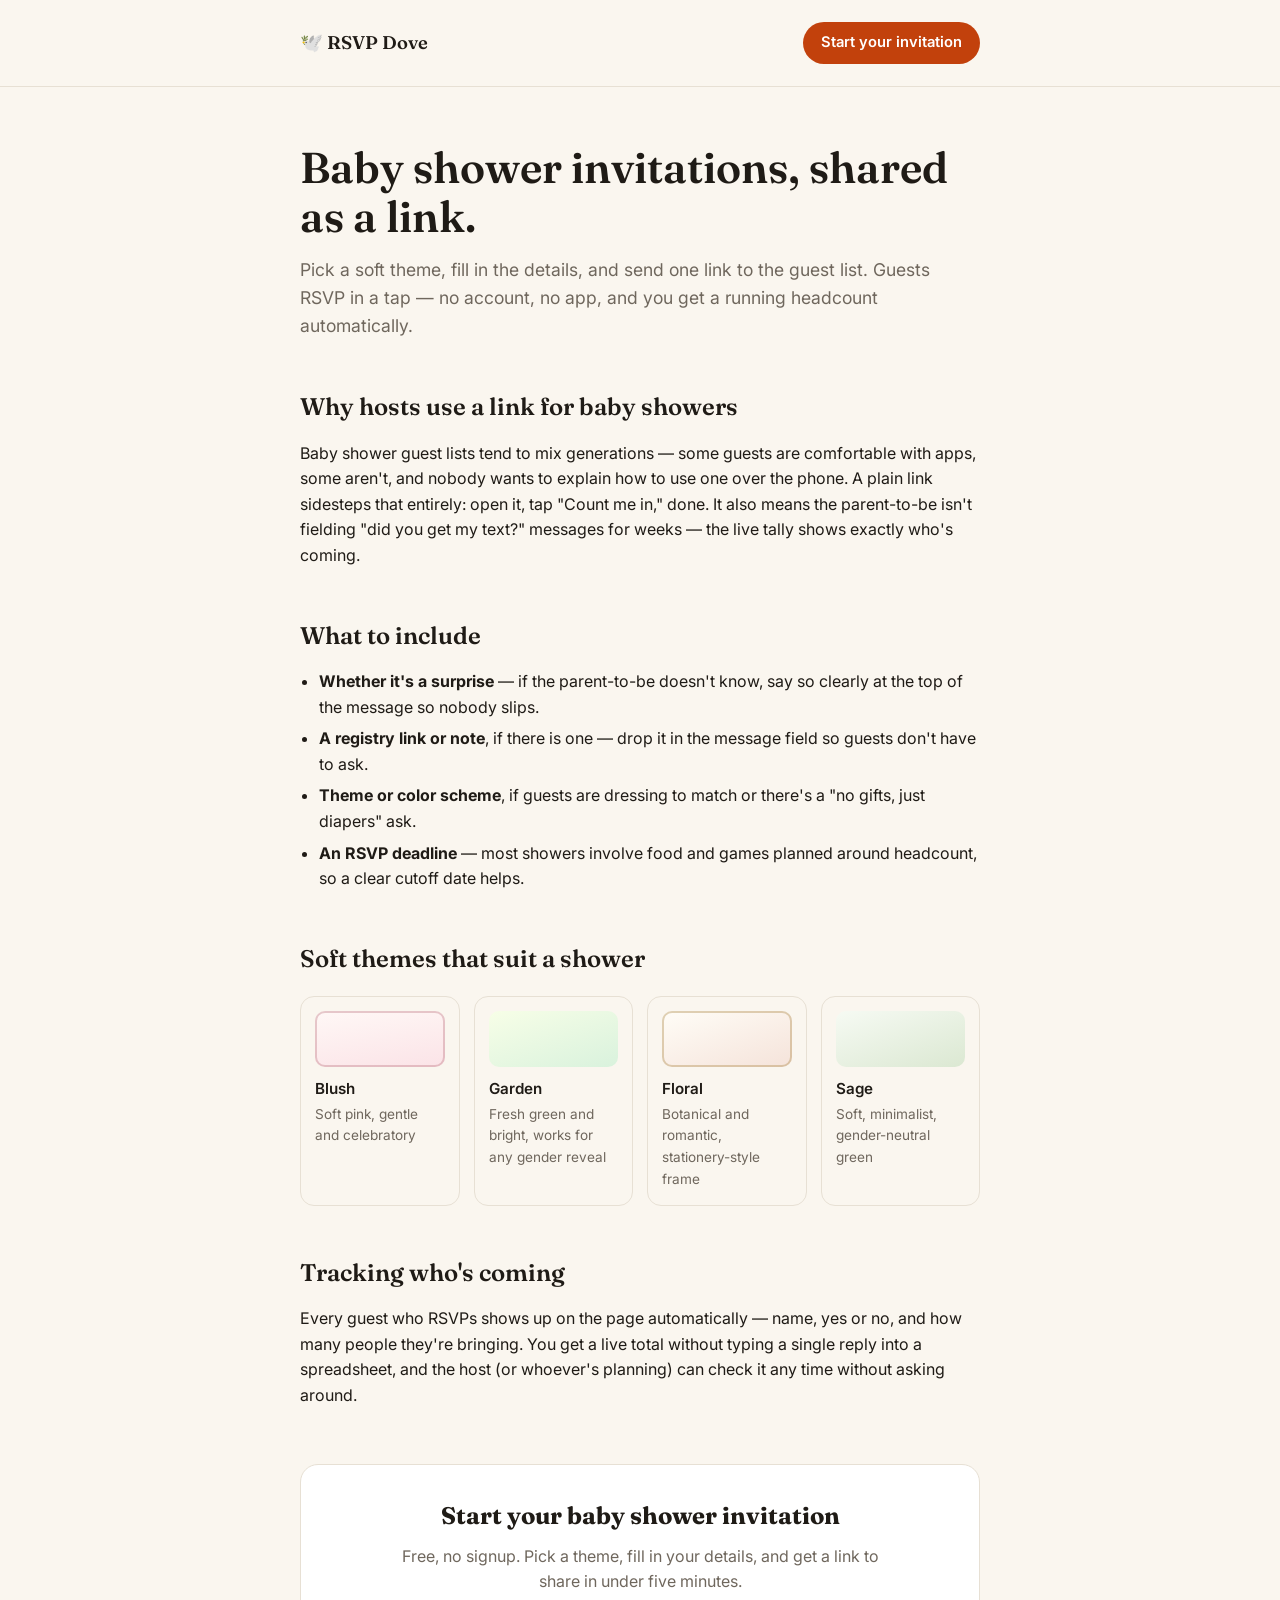
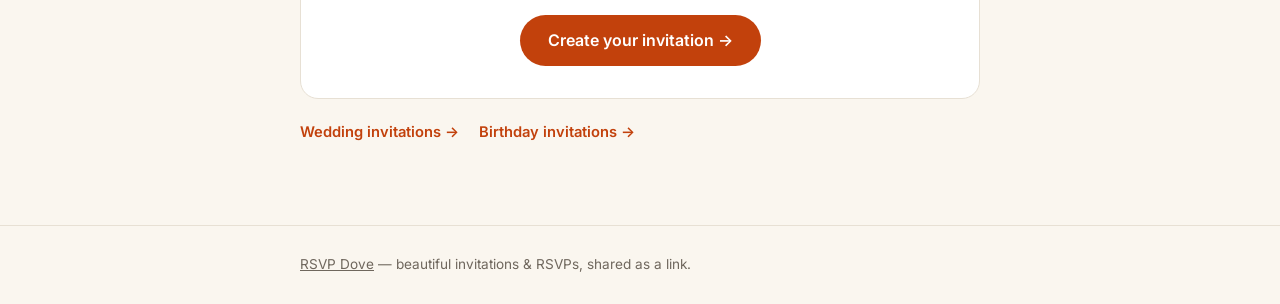
==== baby-shower-invitations.html @ 27a90834 "Add housewarming, baby shower, game night, and dinner party pages Priority-1 occasion cluster from t" ====
<!DOCTYPE html>
<html lang="en">
<head>
<meta charset="UTF-8">
<meta name="viewport" content="width=device-width, initial-scale=1.0">
<title>Baby Shower Invitations Online — Free, No Signup | RSVP Dove</title>
<meta name="description" content="Create a baby shower invitation and share it as one link — guests RSVP without creating an account. Free, with live RSVP tracking.">
<link rel="canonical" href="https://rsvpdove.com/baby-shower-invitations">
<link rel="icon" href="data:image/svg+xml,%3Csvg xmlns='http://www.w3.org/2000/svg' viewBox='0 0 100 100'%3E%3Crect width='100' height='100' rx='20' fill='%23c2410c'/%3E%3Ctext x='50' y='68' font-size='58' text-anchor='middle' fill='%23faf6ef'%3E%F0%9F%95%8A%EF%B8%8F%3C/text%3E%3C/svg%3E">
<link rel="apple-touch-icon" href="/imgs/icons/apple-touch-icon.png">

<meta property="og:type" content="website">
<meta property="og:url" content="https://rsvpdove.com/baby-shower-invitations">
<meta property="og:site_name" content="RSVP Dove">
<meta property="og:title" content="Baby Shower Invitations Online — Free, No Signup | RSVP Dove">
<meta property="og:description" content="Create a baby shower invitation and share it as one link — guests RSVP without creating an account.">
<meta property="og:image" content="https://rsvpdove.com/imgs/og-image.jpg">
<meta property="og:image:width" content="1200">
<meta property="og:image:height" content="630">
<meta name="twitter:card" content="summary_large_image">
<meta name="twitter:title" content="Baby Shower Invitations Online — Free, No Signup | RSVP Dove">
<meta name="twitter:description" content="Create a baby shower invitation and share it as one link — guests RSVP without creating an account.">
<meta name="twitter:image" content="https://rsvpdove.com/imgs/og-image.jpg">

<script type="application/ld+json">
{
  "@context": "https://schema.org",
  "@type": "WebPage",
  "name": "Baby Shower Invitations Online",
  "url": "https://rsvpdove.com/baby-shower-invitations",
  "description": "Create a baby shower invitation and share it as one link — guests RSVP without creating an account.",
  "isPartOf": { "@type": "WebSite", "name": "RSVP Dove", "url": "https://rsvpdove.com/" }
}
</script>

<link rel="preconnect" href="https://fonts.googleapis.com">
<link rel="preconnect" href="https://fonts.gstatic.com" crossorigin>
<link href="https://fonts.googleapis.com/css2?family=Fraunces:ital,opsz,wght@0,9..144,400;0,9..144,600;0,9..144,700;1,9..144,500&family=Inter:wght@400;500;600;700&display=swap" rel="stylesheet">
<link rel="stylesheet" href="landing.css">
</head>
<body>

<header class="site-nav">
  <div class="wrap">
    <a class="logo-link" href="/">🕊️ RSVP Dove</a>
    <a class="nav-cta" href="/?theme=blush">Start your invitation</a>
  </div>
</header>

<main>
  <div class="wrap">

    <div class="hero">
      <h1>Baby shower invitations, shared as a link.</h1>
      <p class="lede">Pick a soft theme, fill in the details, and send one link to the guest list. Guests RSVP in a tap — no account, no app, and you get a running headcount automatically.</p>
    </div>

    <section>
      <h2>Why hosts use a link for baby showers</h2>
      <p>Baby shower guest lists tend to mix generations — some guests are comfortable with apps, some aren't, and nobody wants to explain how to use one over the phone. A plain link sidesteps that entirely: open it, tap "Count me in," done. It also means the parent-to-be isn't fielding "did you get my text?" messages for weeks — the live tally shows exactly who's coming.</p>
    </section>

    <section>
      <h2>What to include</h2>
      <ul>
        <li><strong>Whether it's a surprise</strong> — if the parent-to-be doesn't know, say so clearly at the top of the message so nobody slips.</li>
        <li><strong>A registry link or note</strong>, if there is one — drop it in the message field so guests don't have to ask.</li>
        <li><strong>Theme or color scheme</strong>, if guests are dressing to match or there's a "no gifts, just diapers" ask.</li>
        <li><strong>An RSVP deadline</strong> — most showers involve food and games planned around headcount, so a clear cutoff date helps.</li>
      </ul>
    </section>

    <section>
      <h2>Soft themes that suit a shower</h2>
      <div class="theme-grid">
        <a class="theme-card" href="/?theme=blush">
          <div class="swatch" style="background:linear-gradient(170deg,#fff8f6,#fbe3e7);box-shadow:inset 0 0 0 2px rgba(183,110,121,.35)"></div>
          <div class="name">Blush</div>
          <div class="blurb">Soft pink, gentle and celebratory</div>
        </a>
        <a class="theme-card" href="/?theme=garden">
          <div class="swatch" style="background:linear-gradient(160deg,#f7fee7,#d9f2dd)"></div>
          <div class="name">Garden</div>
          <div class="blurb">Fresh green and bright, works for any gender reveal</div>
        </a>
        <a class="theme-card" href="/?theme=floral">
          <div class="swatch" style="background:linear-gradient(160deg,#fffdf7,#f5e3da);box-shadow:inset 0 0 0 2px rgba(176,141,79,.4)"></div>
          <div class="name">Floral</div>
          <div class="blurb">Botanical and romantic, stationery-style frame</div>
        </a>
        <a class="theme-card" href="/?theme=sage">
          <div class="swatch" style="background:linear-gradient(160deg,#f6faf3,#dbe8d2)"></div>
          <div class="name">Sage</div>
          <div class="blurb">Soft, minimalist, gender-neutral green</div>
        </a>
      </div>
    </section>

    <section>
      <h2>Tracking who's coming</h2>
      <p>Every guest who RSVPs shows up on the page automatically — name, yes or no, and how many people they're bringing. You get a live total without typing a single reply into a spreadsheet, and the host (or whoever's planning) can check it any time without asking around.</p>
    </section>

    <div class="cta-band">
      <h2 class="serif">Start your baby shower invitation</h2>
      <p>Free, no signup. Pick a theme, fill in your details, and get a link to share in under five minutes.</p>
      <a class="btn-primary" href="/?theme=blush">Create your invitation →</a>
    </div>

    <div class="related">
      <a href="/wedding-invitations">Wedding invitations →</a>
      <a href="/birthday-invitations">Birthday invitations →</a>
    </div>

  </div>
</main>

<footer class="site-foot">
  <div class="wrap">
    <a href="/">RSVP Dove</a> — beautiful invitations &amp; RSVPs, shared as a link.
  </div>
</footer>

</body>
</html>
---- landing.css ----
:root {
  --ink: #1f1b16;
  --muted: #6f675d;
  --paper: #faf6ef;
  --line: #e7e0d4;
  --accent: #c2410c;
  font-size: 16px;
}
* { box-sizing: border-box; margin: 0; padding: 0; }
html, body { height: 100%; }
body {
  font-family: "Inter", system-ui, sans-serif;
  color: var(--ink);
  background: var(--paper);
  -webkit-font-smoothing: antialiased;
  line-height: 1.6;
}
h1, h2, .serif { font-family: "Fraunces", Georgia, serif; }
a { color: var(--accent); }

.wrap { max-width: 720px; margin: 0 auto; padding: 0 20px; }

header.site-nav {
  padding: 22px 0;
  border-bottom: 1px solid var(--line);
}
header.site-nav .wrap { display: flex; align-items: center; justify-content: space-between; }
.logo-link {
  font-family: "Fraunces", Georgia, serif;
  font-weight: 600; font-size: 1.15rem; color: var(--ink);
  text-decoration: none;
}
.nav-cta {
  display: inline-block; padding: 9px 18px; border-radius: 999px;
  background: var(--accent); color: #fff !important; text-decoration: none;
  font-weight: 600; font-size: .92rem;
}

main { padding: 56px 0 80px; }

.hero h1 {
  font-size: clamp(2rem, 5vw, 2.7rem); font-weight: 600; line-height: 1.15;
  margin-bottom: 14px;
}
.hero .lede { font-size: 1.1rem; color: var(--muted); max-width: 58ch; }

section { margin-top: 48px; }
section h2 {
  font-size: 1.5rem; font-weight: 600; margin-bottom: 14px;
}
section p { margin-bottom: 14px; max-width: 68ch; }
section ul, section ol { margin: 0 0 14px 1.2rem; max-width: 68ch; }
section li { margin-bottom: 6px; }

blockquote {
  border-left: 3px solid var(--accent); padding: 4px 0 4px 16px;
  color: var(--muted); font-style: italic; margin: 16px 0; max-width: 60ch;
}

.theme-grid {
  display: grid; grid-template-columns: repeat(auto-fit, minmax(150px, 1fr));
  gap: 14px; margin-top: 18px;
}
.theme-card {
  display: block; text-decoration: none; color: inherit;
  border: 1.5px solid var(--line); border-radius: 14px; padding: 14px;
  transition: border-color .15s, transform .15s;
}
.theme-card:hover { border-color: var(--accent); transform: translateY(-2px); }
.theme-card .swatch { height: 56px; border-radius: 10px; margin-bottom: 10px; }
.theme-card .name { font-weight: 600; font-size: .95rem; }
.theme-card .blurb { font-size: .85rem; color: var(--muted); margin-top: 2px; }

.cta-band {
  margin-top: 56px; padding: 32px 28px; border-radius: 18px;
  background: #fff; border: 1.5px solid var(--line); text-align: center;
}
.cta-band h2 { margin-bottom: 8px; }
.cta-band p { color: var(--muted); margin: 0 auto 20px; max-width: 48ch; }
.btn-primary {
  display: inline-block; padding: 13px 28px; border-radius: 999px;
  background: var(--accent); color: #fff !important; text-decoration: none;
  font-weight: 600; font-size: 1rem;
}

.related { margin-top: 20px; }
.related a { margin-right: 16px; font-size: .92rem; font-weight: 600; text-decoration: none; }

footer.site-foot {
  border-top: 1px solid var(--line); padding: 28px 0; color: var(--muted); font-size: .85rem;
}
footer.site-foot a { color: var(--muted); }

@media (max-width: 480px) {
  header.site-nav .wrap { flex-wrap: wrap; gap: 10px; }
}
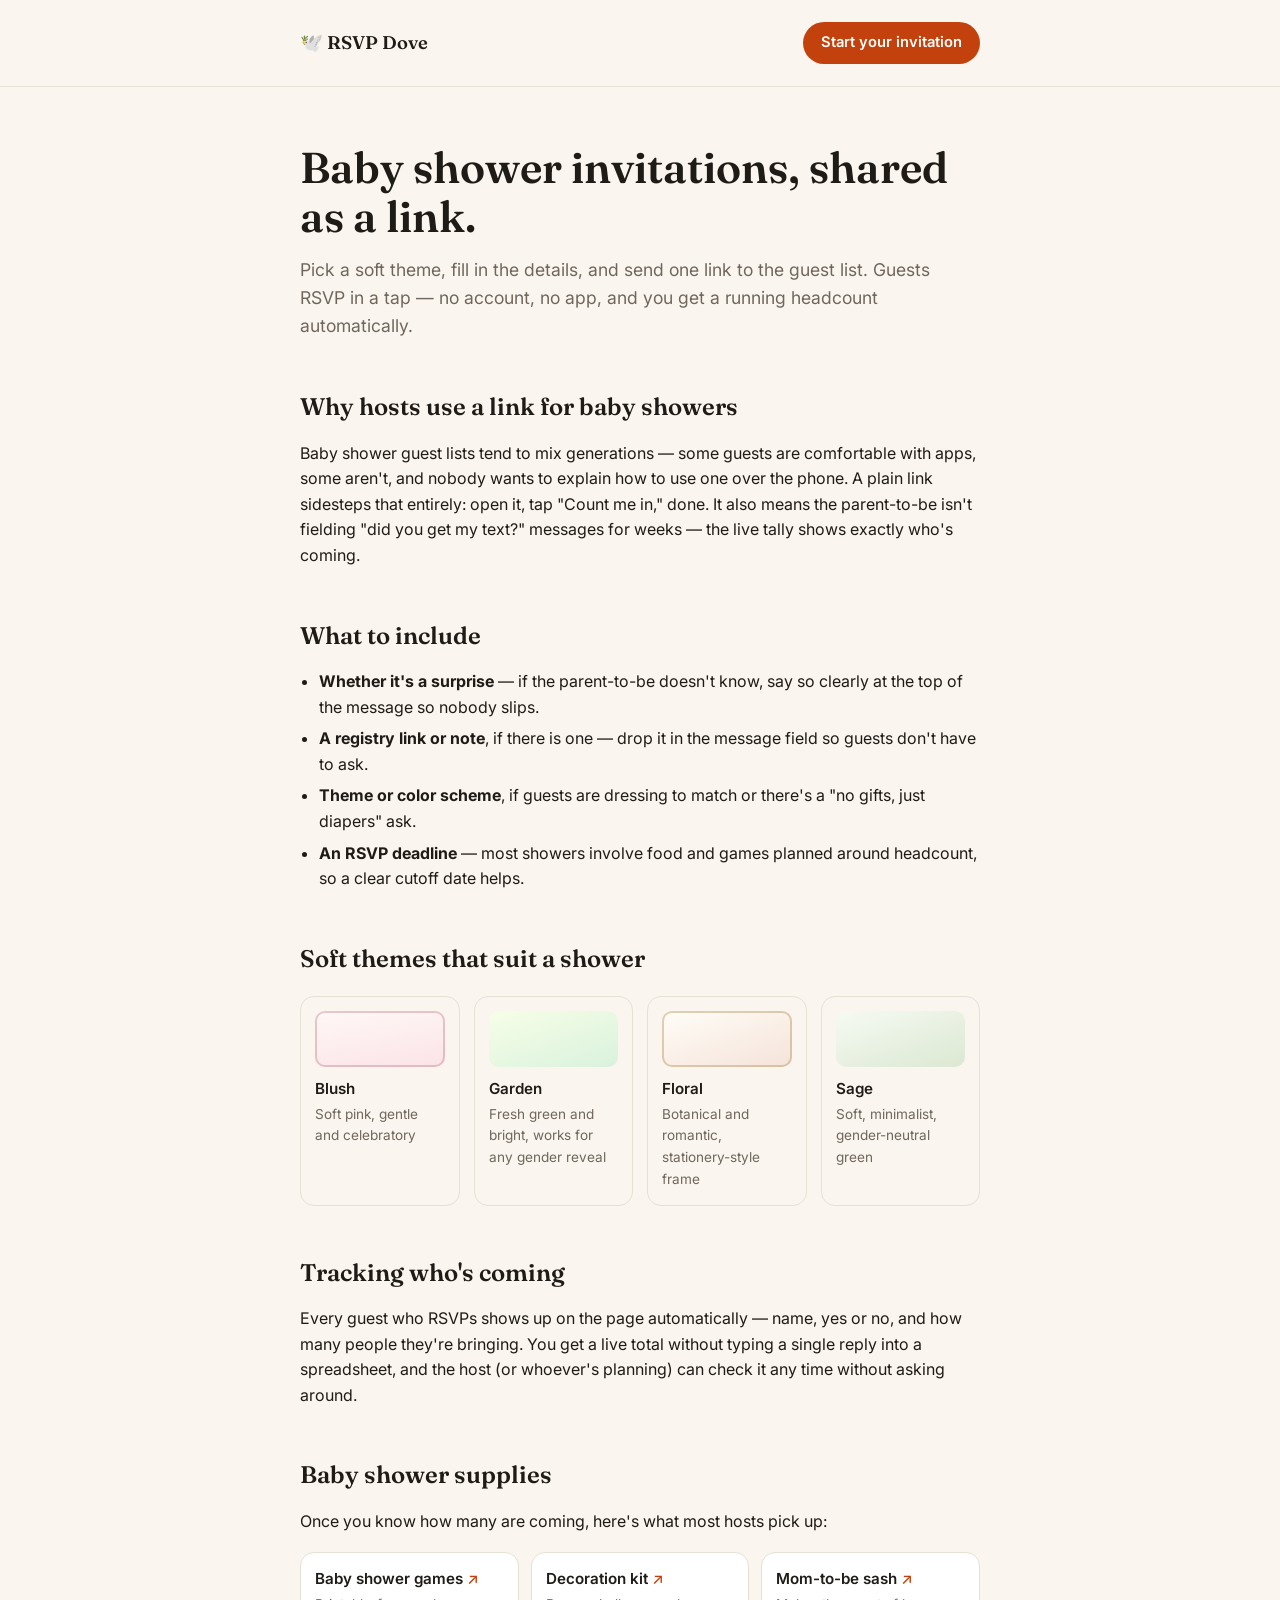
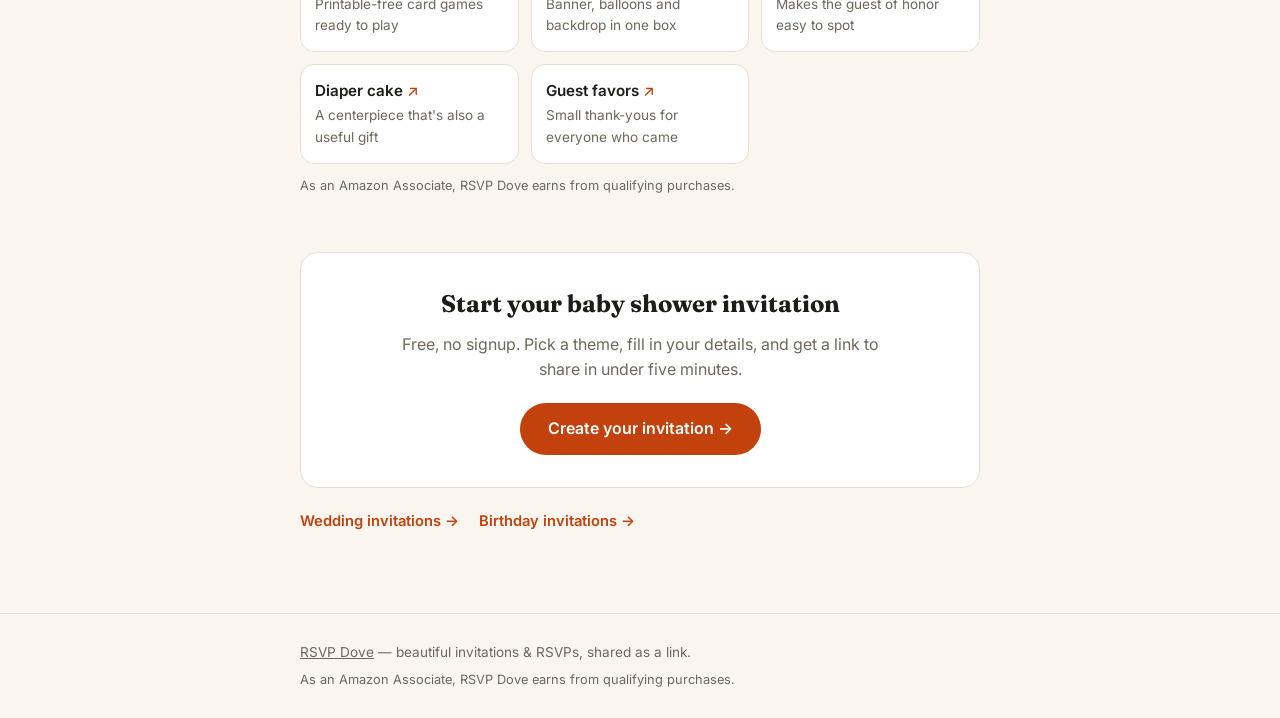
==== commit 1dc89581: "Add Amazon affiliate supply sections to occasion pages Each occasion page gets five tagged Amazon se" ====
--- a/baby-shower-invitations.html
+++ b/baby-shower-invitations.html
@@ -101,6 +101,34 @@
       <p>Every guest who RSVPs shows up on the page automatically — name, yes or no, and how many people they're bringing. You get a live total without typing a single reply into a spreadsheet, and the host (or whoever's planning) can check it any time without asking around.</p>
     </section>
 
+    <section>
+      <h2>Baby shower supplies</h2>
+      <p>Once you know how many are coming, here's what most hosts pick up:</p>
+      <div class="shop-grid">
+        <a class="shop-card" href="https://www.amazon.com/s?k=baby+shower+games&amp;tag=rsvpdove-20" target="_blank" rel="sponsored nofollow noopener">
+          <div class="name">Baby shower games</div>
+          <div class="blurb">Printable-free card games ready to play</div>
+        </a>
+        <a class="shop-card" href="https://www.amazon.com/s?k=baby+shower+decorations&amp;tag=rsvpdove-20" target="_blank" rel="sponsored nofollow noopener">
+          <div class="name">Decoration kit</div>
+          <div class="blurb">Banner, balloons and backdrop in one box</div>
+        </a>
+        <a class="shop-card" href="https://www.amazon.com/s?k=mom+to+be+sash&amp;tag=rsvpdove-20" target="_blank" rel="sponsored nofollow noopener">
+          <div class="name">Mom-to-be sash</div>
+          <div class="blurb">Makes the guest of honor easy to spot</div>
+        </a>
+        <a class="shop-card" href="https://www.amazon.com/s?k=diaper+cake&amp;tag=rsvpdove-20" target="_blank" rel="sponsored nofollow noopener">
+          <div class="name">Diaper cake</div>
+          <div class="blurb">A centerpiece that's also a useful gift</div>
+        </a>
+        <a class="shop-card" href="https://www.amazon.com/s?k=baby+shower+favors&amp;tag=rsvpdove-20" target="_blank" rel="sponsored nofollow noopener">
+          <div class="name">Guest favors</div>
+          <div class="blurb">Small thank-yous for everyone who came</div>
+        </a>
+      </div>
+      <p class="disclosure">As an Amazon Associate, RSVP Dove earns from qualifying purchases.</p>
+    </section>
+
     <div class="cta-band">
       <h2 class="serif">Start your baby shower invitation</h2>
       <p>Free, no signup. Pick a theme, fill in your details, and get a link to share in under five minutes.</p>
@@ -118,6 +146,7 @@
 <footer class="site-foot">
   <div class="wrap">
     <a href="/">RSVP Dove</a> — beautiful invitations &amp; RSVPs, shared as a link.
+    <div class="foot-disclosure">As an Amazon Associate, RSVP Dove earns from qualifying purchases.</div>
   </div>
 </footer>
 
--- a/landing.css
+++ b/landing.css
@@ -94,3 +94,19 @@
 @media (max-width: 480px) {
   header.site-nav .wrap { flex-wrap: wrap; gap: 10px; }
 }
+
+.shop-grid {
+  display: grid; grid-template-columns: repeat(auto-fit, minmax(190px, 1fr));
+  gap: 12px; margin-top: 18px;
+}
+.shop-card {
+  display: block; text-decoration: none; color: inherit;
+  border: 1.5px solid var(--line); border-radius: 14px; padding: 14px; background: #fff;
+  transition: border-color .15s, transform .15s;
+}
+.shop-card:hover { border-color: var(--accent); transform: translateY(-2px); }
+.shop-card .name { font-weight: 600; font-size: .95rem; }
+.shop-card .name::after { content: " ↗"; color: var(--accent); font-weight: 500; }
+.shop-card .blurb { font-size: .85rem; color: var(--muted); margin-top: 2px; }
+.disclosure { font-size: .8rem; color: var(--muted); margin-top: 12px; }
+.foot-disclosure { margin-top: 6px; font-size: .8rem; }
